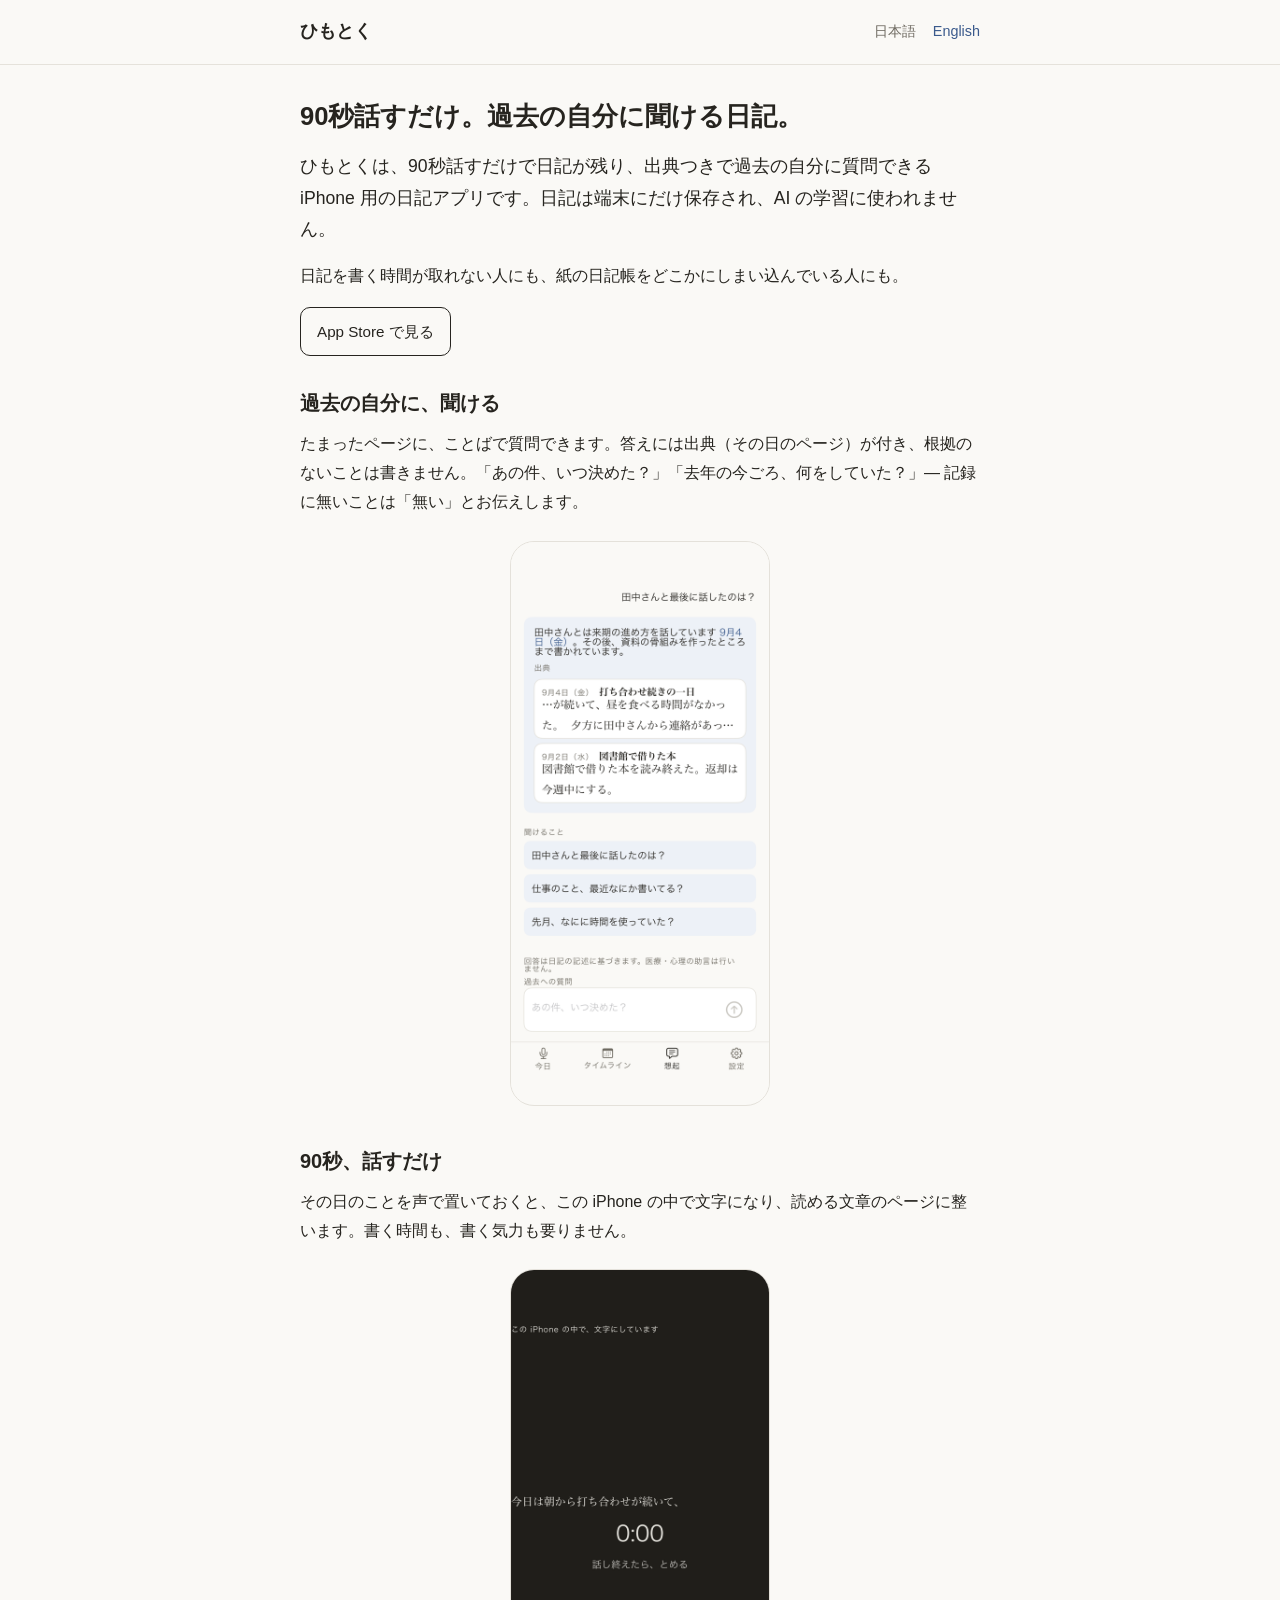
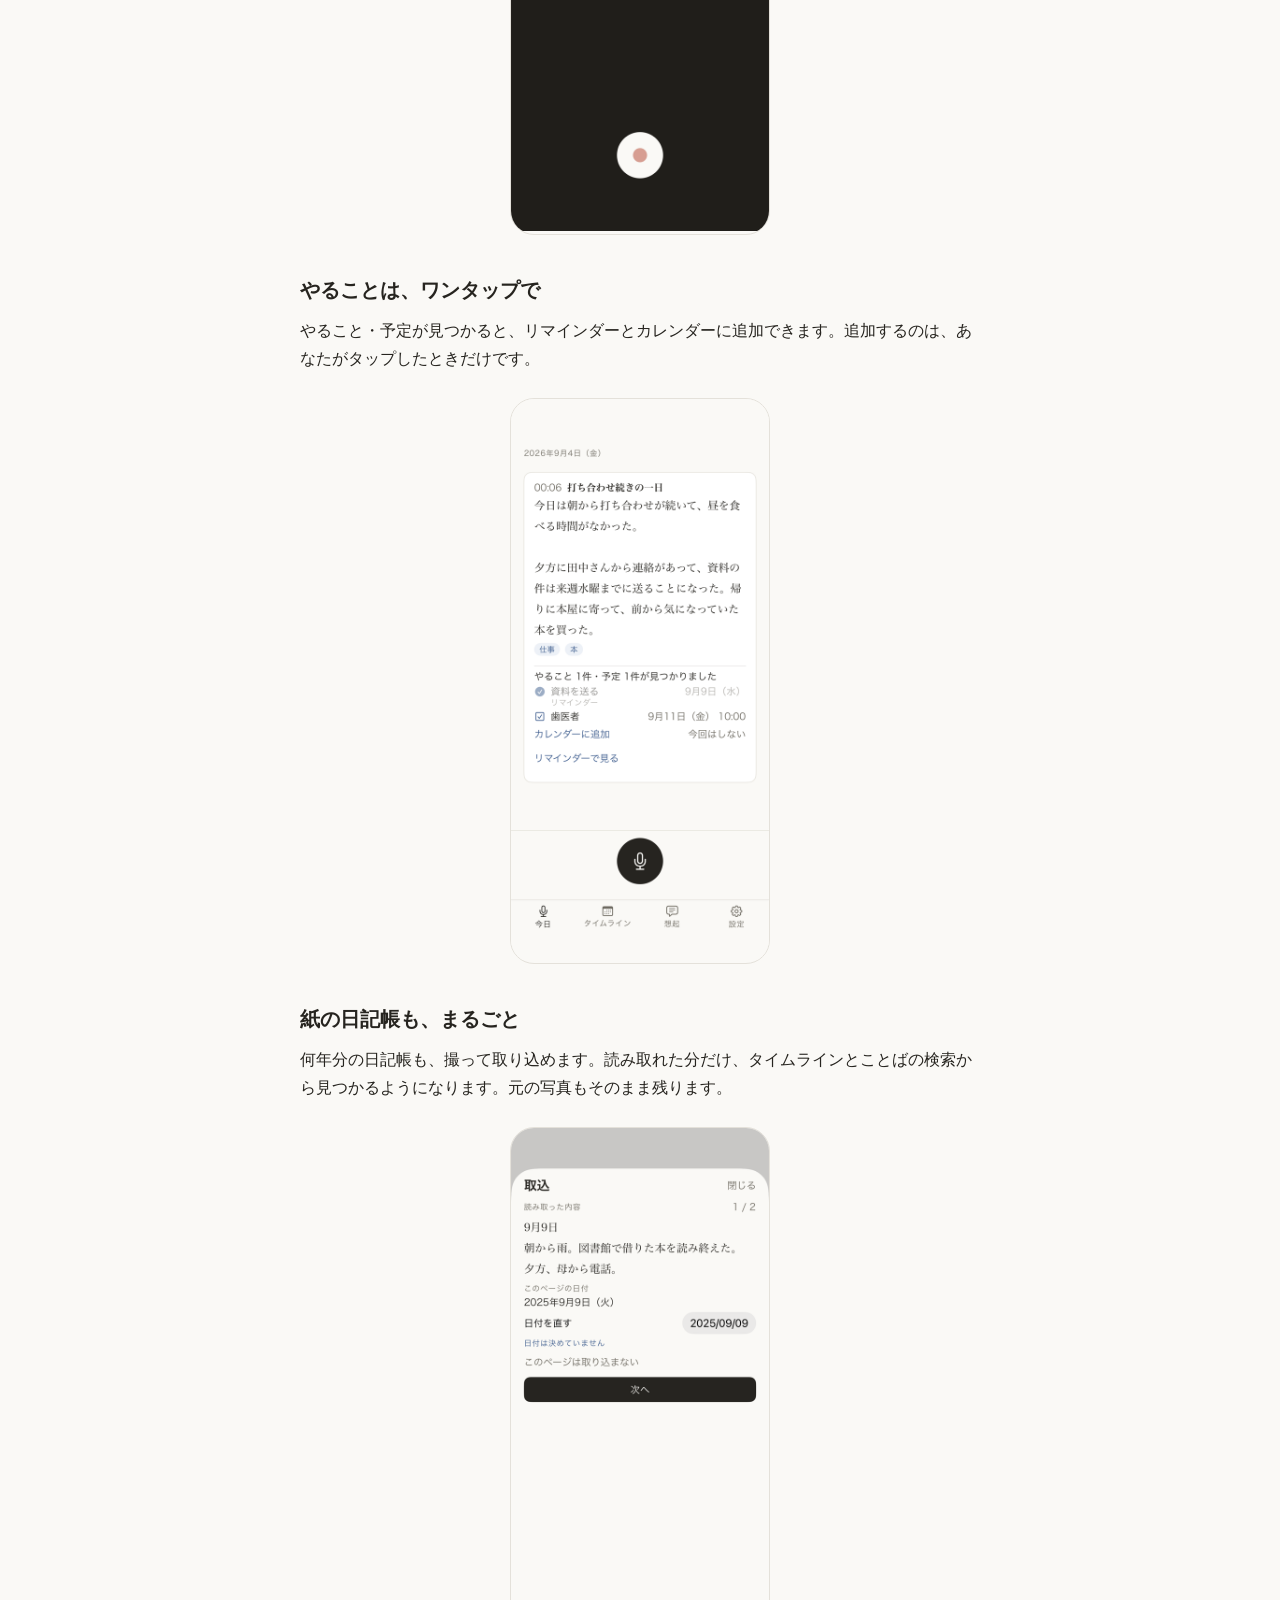
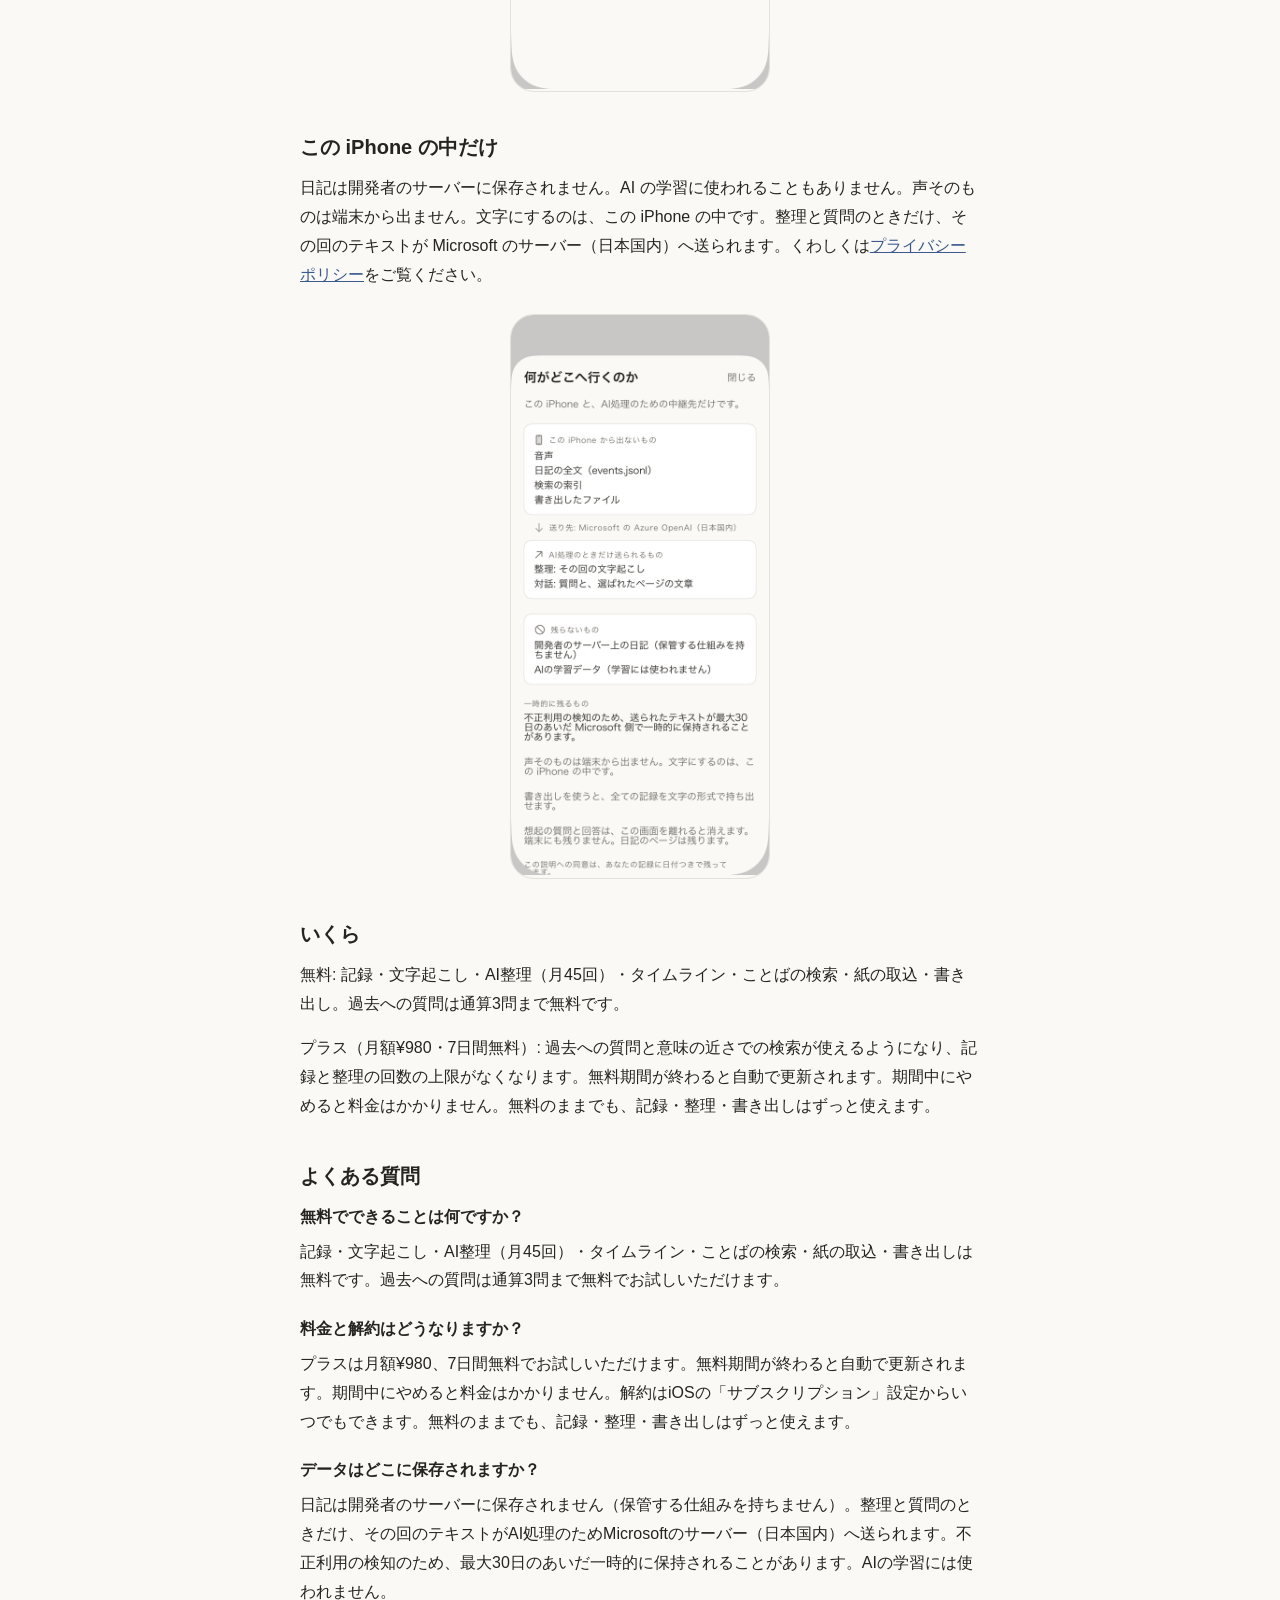
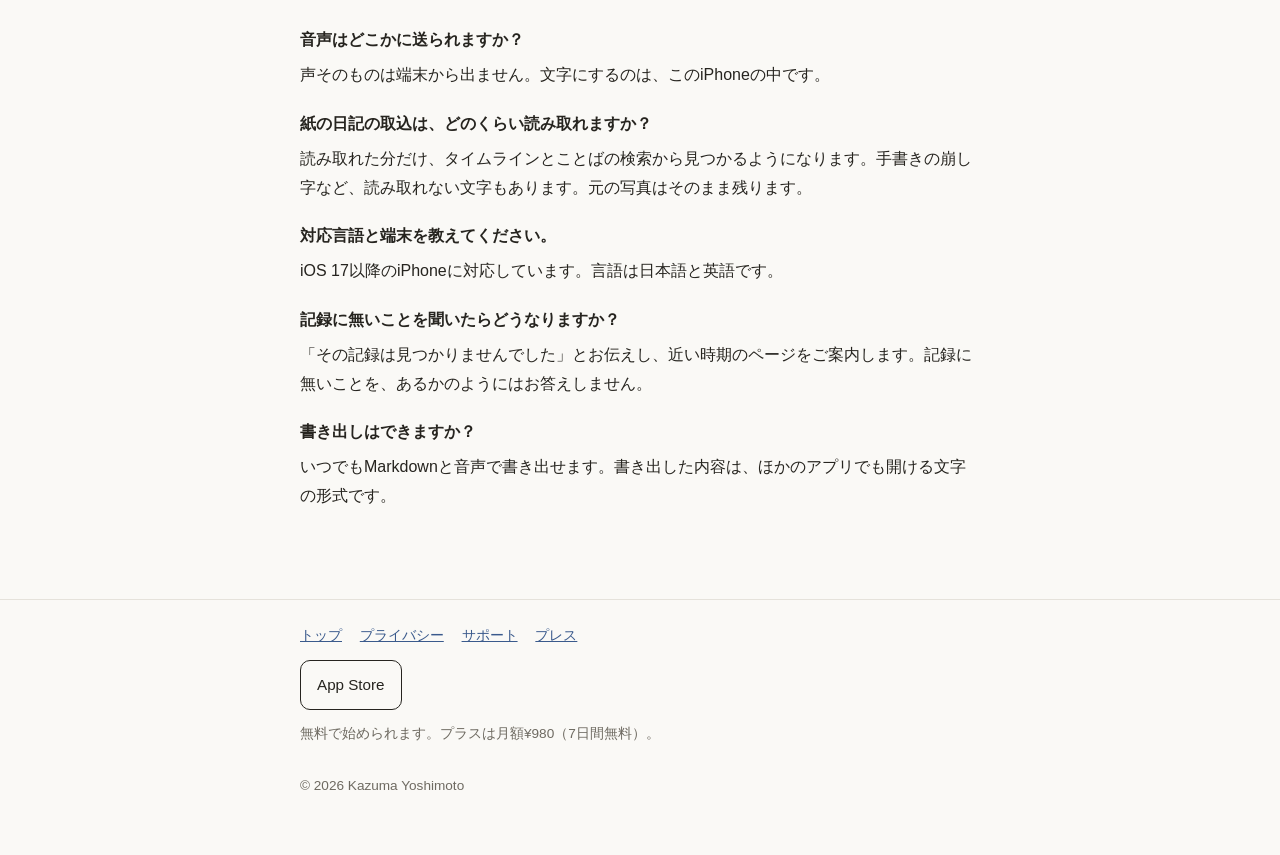
==== index.html @ 7afaf914 "site: 2026-09-06 from voice-diary/site" ====
<!doctype html>
<html lang="ja">
<head>
<meta charset="utf-8">
<meta name="viewport" content="width=device-width, initial-scale=1">
<title>ひもとく - 話す日記・紙の日記も取り込める</title>
<meta name="description" content="90秒話すだけで日記が残り、出典つきで過去の自分に質問できるiPhone用の日記アプリ「ひもとく」。日記はこのiPhoneにだけ保存されます。">
<link rel="canonical" href="https://yoshimotokzm.github.io/himotoku/">
<link rel="alternate" hreflang="ja" href="https://yoshimotokzm.github.io/himotoku/">
<link rel="alternate" hreflang="en" href="https://yoshimotokzm.github.io/himotoku/en/">
<link rel="alternate" hreflang="x-default" href="https://yoshimotokzm.github.io/himotoku/">
<meta property="og:type" content="website">
<meta property="og:title" content="ひもとく - 話す日記・紙の日記も取り込める">
<meta property="og:description" content="90秒話すだけで日記が残り、出典つきで過去の自分に質問できるiPhone用の日記アプリ。日記はこのiPhoneにだけ保存されます。">
<meta property="og:url" content="https://yoshimotokzm.github.io/himotoku/">
<meta property="og:image" content="https://yoshimotokzm.github.io/himotoku/assets/shot-1-chat-answer.png">
<meta property="og:locale" content="ja_JP">
<link rel="icon" href="assets/icon-512.png">
<link rel="stylesheet" href="assets/style.css">
</head>
<body>
<header class="site-header">
  <div class="wrap">
    <a class="brand" href="./">ひもとく</a>
    <nav class="lang-switch">
      <a href="./" class="current">日本語</a>
      <a href="en/">English</a>
    </nav>
  </div>
</header>

<main>
  <div class="wrap">
    <h1>90秒話すだけ。過去の自分に聞ける日記。</h1>
    <p class="lede">ひもとくは、90秒話すだけで日記が残り、出典つきで過去の自分に質問できる iPhone 用の日記アプリです。日記は端末にだけ保存され、AI の学習に使われません。</p>
    <p>日記を書く時間が取れない人にも、紙の日記帳をどこかにしまい込んでいる人にも。</p>
    <div class="badge-row">
      <a class="store-badge" href="https://apps.apple.com/jp/app/id6807689858">App Store で見る</a>
    </div>

    <section id="ask">
      <h2>過去の自分に、聞ける</h2>
      <p>たまったページに、ことばで質問できます。答えには出典（その日のページ）が付き、根拠のないことは書きません。「あの件、いつ決めた？」「去年の今ごろ、何をしていた？」— 記録に無いことは「無い」とお伝えします。</p>
      <figure class="shot">
        <img src="assets/shot-1-chat-answer.png" alt="過去の自分に、聞ける" loading="lazy">
      </figure>
    </section>

    <section id="talk">
      <h2>90秒、話すだけ</h2>
      <p>その日のことを声で置いておくと、この iPhone の中で文字になり、読める文章のページに整います。書く時間も、書く気力も要りません。</p>
      <figure class="shot">
        <img src="assets/shot-2-recording.png" alt="90秒、話すだけ" loading="lazy">
      </figure>
    </section>

    <section id="todo">
      <h2>やることは、ワンタップで</h2>
      <p>やること・予定が見つかると、リマインダーとカレンダーに追加できます。追加するのは、あなたがタップしたときだけです。</p>
      <figure class="shot">
        <img src="assets/shot-3-registered.png" alt="やることは、ワンタップで" loading="lazy">
      </figure>
    </section>

    <section id="paper">
      <h2>紙の日記帳も、まるごと</h2>
      <p>何年分の日記帳も、撮って取り込めます。読み取れた分だけ、タイムラインとことばの検索から見つかるようになります。元の写真もそのまま残ります。</p>
      <figure class="shot">
        <img src="assets/shot-4-capture.png" alt="紙の日記帳も、まるごと" loading="lazy">
      </figure>
    </section>

    <section id="privacy">
      <h2>この iPhone の中だけ</h2>
      <p>日記は開発者のサーバーに保存されません。AI の学習に使われることもありません。声そのものは端末から出ません。文字にするのは、この iPhone の中です。整理と質問のときだけ、その回のテキストが Microsoft のサーバー（日本国内）へ送られます。くわしくは<a href="privacy/">プライバシーポリシー</a>をご覧ください。</p>
      <figure class="shot">
        <img src="assets/shot-5-privacy.png" alt="この iPhone の中だけ" loading="lazy">
      </figure>
    </section>

    <section id="pricing">
      <h2>いくら</h2>
      <p>無料: 記録・文字起こし・AI整理（月45回）・タイムライン・ことばの検索・紙の取込・書き出し。過去への質問は通算3問まで無料です。</p>
      <p>プラス（月額¥980・7日間無料）: 過去への質問と意味の近さでの検索が使えるようになり、記録と整理の回数の上限がなくなります。無料期間が終わると自動で更新されます。期間中にやめると料金はかかりません。無料のままでも、記録・整理・書き出しはずっと使えます。</p>
    </section>

    <section id="faq">
      <h2>よくある質問</h2>

      <div class="faq-item">
        <p class="faq-q">無料でできることは何ですか？</p>
        <p class="faq-a">記録・文字起こし・AI整理（月45回）・タイムライン・ことばの検索・紙の取込・書き出しは無料です。過去への質問は通算3問まで無料でお試しいただけます。</p>
      </div>

      <div class="faq-item">
        <p class="faq-q">料金と解約はどうなりますか？</p>
        <p class="faq-a">プラスは月額¥980、7日間無料でお試しいただけます。無料期間が終わると自動で更新されます。期間中にやめると料金はかかりません。解約はiOSの「サブスクリプション」設定からいつでもできます。無料のままでも、記録・整理・書き出しはずっと使えます。</p>
      </div>

      <div class="faq-item">
        <p class="faq-q">データはどこに保存されますか？</p>
        <p class="faq-a">日記は開発者のサーバーに保存されません（保管する仕組みを持ちません）。整理と質問のときだけ、その回のテキストがAI処理のためMicrosoftのサーバー（日本国内）へ送られます。不正利用の検知のため、最大30日のあいだ一時的に保持されることがあります。AIの学習には使われません。</p>
      </div>

      <div class="faq-item">
        <p class="faq-q">音声はどこかに送られますか？</p>
        <p class="faq-a">声そのものは端末から出ません。文字にするのは、このiPhoneの中です。</p>
      </div>

      <div class="faq-item">
        <p class="faq-q">紙の日記の取込は、どのくらい読み取れますか？</p>
        <p class="faq-a">読み取れた分だけ、タイムラインとことばの検索から見つかるようになります。手書きの崩し字など、読み取れない文字もあります。元の写真はそのまま残ります。</p>
      </div>

      <div class="faq-item">
        <p class="faq-q">対応言語と端末を教えてください。</p>
        <p class="faq-a">iOS 17以降のiPhoneに対応しています。言語は日本語と英語です。</p>
      </div>

      <div class="faq-item">
        <p class="faq-q">記録に無いことを聞いたらどうなりますか？</p>
        <p class="faq-a">「その記録は見つかりませんでした」とお伝えし、近い時期のページをご案内します。記録に無いことを、あるかのようにはお答えしません。</p>
      </div>

      <div class="faq-item">
        <p class="faq-q">書き出しはできますか？</p>
        <p class="faq-a">いつでもMarkdownと音声で書き出せます。書き出した内容は、ほかのアプリでも開ける文字の形式です。</p>
      </div>
    </section>
  </div>
</main>

<footer class="site-footer">
  <div class="wrap">
    <nav>
      <a href="./">トップ</a>
      <a href="privacy/">プライバシー</a>
      <a href="support/">サポート</a>
      <a href="press/">プレス</a>
    </nav>
    <div class="badge-row">
      <a class="store-badge" href="https://apps.apple.com/jp/app/id6807689858">App Store</a>
    </div>
    <p class="disclaimer">無料で始められます。プラスは月額¥980（7日間無料）。</p>
    <p>&copy; 2026 Kazuma Yoshimoto</p>
  </div>
</footer>

<script type="application/ld+json">
{
  "@context": "https://schema.org",
  "@type": "SoftwareApplication",
  "name": "ひもとく",
  "alternateName": "Himotoku",
  "operatingSystem": "iOS",
  "applicationCategory": "LifestyleApplication",
  "description": "ひもとくは、90秒話すだけで日記が残り、出典つきで過去の自分に質問できる iPhone 用の日記アプリです。日記は端末にだけ保存され、AI の学習に使われません。",
  "inLanguage": ["ja", "en"],
  "url": "https://yoshimotokzm.github.io/himotoku/",
  "image": "https://yoshimotokzm.github.io/himotoku/assets/shot-1-chat-answer.png",
  "offers": [
    {
      "@type": "Offer",
      "price": "0",
      "priceCurrency": "JPY",
      "description": "無料（記録・文字起こし・AI整理・タイムライン・検索・紙の取込・書き出し。過去への質問は3問まで無料）"
    },
    {
      "@type": "Offer",
      "priceSpecification": {
        "@type": "UnitPriceSpecification",
        "price": "980",
        "priceCurrency": "JPY",
        "unitText": "MONTH"
      },
      "description": "プラス（月額・7日間無料トライアル）"
    },
    {
      "@type": "Offer",
      "priceSpecification": {
        "@type": "UnitPriceSpecification",
        "price": "6.99",
        "priceCurrency": "USD",
        "unitText": "MONTH"
      },
      "description": "Plus (Monthly, US price, 7-day free trial)"
    }
  ]
}
</script>
<script type="application/ld+json">
{
  "@context": "https://schema.org",
  "@type": "FAQPage",
  "mainEntity": [
    {
      "@type": "Question",
      "name": "無料でできることは何ですか？",
      "acceptedAnswer": { "@type": "Answer", "text": "記録・文字起こし・AI整理（月45回）・タイムライン・ことばの検索・紙の取込・書き出しは無料です。過去への質問は通算3問まで無料でお試しいただけます。" }
    },
    {
      "@type": "Question",
      "name": "料金と解約はどうなりますか？",
      "acceptedAnswer": { "@type": "Answer", "text": "プラスは月額¥980、7日間無料でお試しいただけます。無料期間が終わると自動で更新されます。期間中にやめると料金はかかりません。解約はiOSの「サブスクリプション」設定からいつでもできます。無料のままでも、記録・整理・書き出しはずっと使えます。" }
    },
    {
      "@type": "Question",
      "name": "データはどこに保存されますか？",
      "acceptedAnswer": { "@type": "Answer", "text": "日記は開発者のサーバーに保存されません（保管する仕組みを持ちません）。整理と質問のときだけ、その回のテキストがAI処理のためMicrosoftのサーバー（日本国内）へ送られます。不正利用の検知のため、最大30日のあいだ一時的に保持されることがあります。AIの学習には使われません。" }
    },
    {
      "@type": "Question",
      "name": "音声はどこかに送られますか？",
      "acceptedAnswer": { "@type": "Answer", "text": "声そのものは端末から出ません。文字にするのは、このiPhoneの中です。" }
    },
    {
      "@type": "Question",
      "name": "紙の日記の取込は、どのくらい読み取れますか？",
      "acceptedAnswer": { "@type": "Answer", "text": "読み取れた分だけ、タイムラインとことばの検索から見つかるようになります。手書きの崩し字など、読み取れない文字もあります。元の写真はそのまま残ります。" }
    },
    {
      "@type": "Question",
      "name": "対応言語と端末を教えてください。",
      "acceptedAnswer": { "@type": "Answer", "text": "iOS 17以降のiPhoneに対応しています。言語は日本語と英語です。" }
    },
    {
      "@type": "Question",
      "name": "記録に無いことを聞いたらどうなりますか？",
      "acceptedAnswer": { "@type": "Answer", "text": "「その記録は見つかりませんでした」とお伝えし、近い時期のページをご案内します。記録に無いことを、あるかのようにはお答えしません。" }
    },
    {
      "@type": "Question",
      "name": "書き出しはできますか？",
      "acceptedAnswer": { "@type": "Answer", "text": "いつでもMarkdownと音声で書き出せます。書き出した内容は、ほかのアプリでも開ける文字の形式です。" }
    }
  ]
}
</script>
</body>
</html>
---- assets/style.css ----
/* ひもとく 公式サイト — 共通スタイル
   デザイントークンは docs/04_UIUX設計.md §1 に準拠。新しい色は追加しない。 */

:root {
  --paper: #FAF9F6;
  --paper-elevated: #FFFFFF;
  --ink: #26241F;
  --ink-secondary: #6E6A61;
  --ink-faint: #9B968C;
  --indigo: #3A5A8C;
  --indigo-wash: #EDF1F7;
  --hairline: #E5E2DB;
  --line: #E4E1DA;
}

@media (prefers-color-scheme: dark) {
  :root {
    --paper: #17181A;
    --paper-elevated: #1F2023;
    --ink: #E8E6E1;
    --ink-secondary: #A6A29A;
    --ink-faint: #6B6862;
    --indigo: #8FA9D6;
    --indigo-wash: #232A36;
    --hairline: #2C2D30;
    --line: #2C2D30;
  }
}

* { box-sizing: border-box; }

html, body {
  margin: 0;
  padding: 0;
  background: var(--paper);
  color: var(--ink);
}

body {
  font-family: -apple-system, "Hiragino Sans", "Noto Sans JP", sans-serif;
  line-height: 1.8;
  font-size: 16px;
  -webkit-font-smoothing: antialiased;
}

a { color: var(--indigo); }
a:visited { color: var(--indigo); }

img { max-width: 100%; height: auto; display: block; }

.wrap {
  max-width: 720px;
  margin: 0 auto;
  padding: 0 20px;
}

header.site-header {
  border-bottom: 1px solid var(--hairline);
  padding: 16px 0;
}

header.site-header .wrap {
  display: flex;
  align-items: center;
  justify-content: space-between;
  flex-wrap: wrap;
  gap: 8px;
}

.brand {
  font-weight: 600;
  font-size: 1.1rem;
  color: var(--ink);
  text-decoration: none;
}

.lang-switch a {
  margin-left: 12px;
  font-size: 0.9rem;
  text-decoration: none;
}

.lang-switch a.current {
  color: var(--ink-secondary);
  pointer-events: none;
}

main {
  padding: 32px 0 48px;
}

section {
  margin-bottom: 40px;
}

h1 {
  font-size: 1.6rem;
  line-height: 1.5;
  margin: 0 0 16px;
}

h2 {
  font-size: 1.25rem;
  line-height: 1.5;
  margin: 32px 0 12px;
  padding-top: 8px;
  border-top: 1px solid var(--hairline);
}

section:first-of-type h2:first-child,
h2:first-child {
  border-top: none;
  padding-top: 0;
}

h3 {
  font-size: 1.05rem;
  margin: 20px 0 8px;
}

p { margin: 0 0 16px; }

ul, ol { padding-left: 1.3em; }
li { margin-bottom: 8px; }

.lede {
  font-size: 1.1rem;
  color: var(--ink);
}

.tagline {
  color: var(--ink-secondary);
  font-size: 0.95rem;
}

.card {
  background: var(--indigo-wash);
  border-radius: 12px;
  padding: 20px;
  margin: 16px 0;
}

.shot {
  max-width: 260px;
  margin: 1.5rem auto;
  border-radius: 24px;
  overflow: hidden;
  border: 1px solid var(--line);
  aspect-ratio: 1206 / 2622;
}

.shot img {
  display: block;
  width: 100%;
  height: auto;
}

.press-shots {
  display: grid;
  grid-template-columns: repeat(auto-fill, minmax(140px, 1fr));
  gap: 1rem;
}

.press-shots .shot {
  margin: 0;
}

figure { margin: 0; }
figcaption {
  font-size: 0.85rem;
  color: var(--ink-secondary);
  margin-top: 8px;
}

table {
  width: 100%;
  border-collapse: collapse;
  font-size: 0.92rem;
}

caption {
  text-align: left;
  font-size: 0.85rem;
  color: var(--ink-secondary);
  margin-bottom: 8px;
}

th, td {
  text-align: left;
  padding: 10px 8px;
  border-bottom: 1px solid var(--hairline);
  vertical-align: top;
}

th { color: var(--ink-secondary); font-weight: 600; }

.table-scroll {
  overflow-x: auto;
}

.badge-row {
  display: flex;
  align-items: center;
  gap: 12px;
  flex-wrap: wrap;
}

.store-badge {
  display: inline-block;
  padding: 10px 16px;
  border: 1px solid var(--ink);
  border-radius: 10px;
  text-decoration: none;
  color: var(--ink);
  font-size: 0.95rem;
}

.faq-item { margin-bottom: 20px; }
.faq-q { font-weight: 600; margin-bottom: 6px; }
.faq-a { color: var(--ink); }

.disclaimer {
  font-size: 0.85rem;
  color: var(--ink-secondary);
}

footer.site-footer {
  border-top: 1px solid var(--hairline);
  padding: 24px 0 40px;
  color: var(--ink-secondary);
  font-size: 0.85rem;
}

footer.site-footer .wrap {
  display: flex;
  flex-direction: column;
  gap: 12px;
}

footer.site-footer nav a {
  margin-right: 14px;
}

.press-fact {
  color: var(--ink-secondary);
  font-size: 0.9rem;
}

.demo-box {
  border: 1px dashed var(--ink-faint);
  border-radius: 12px;
  padding: 24px;
  text-align: center;
  color: var(--ink-secondary);
}
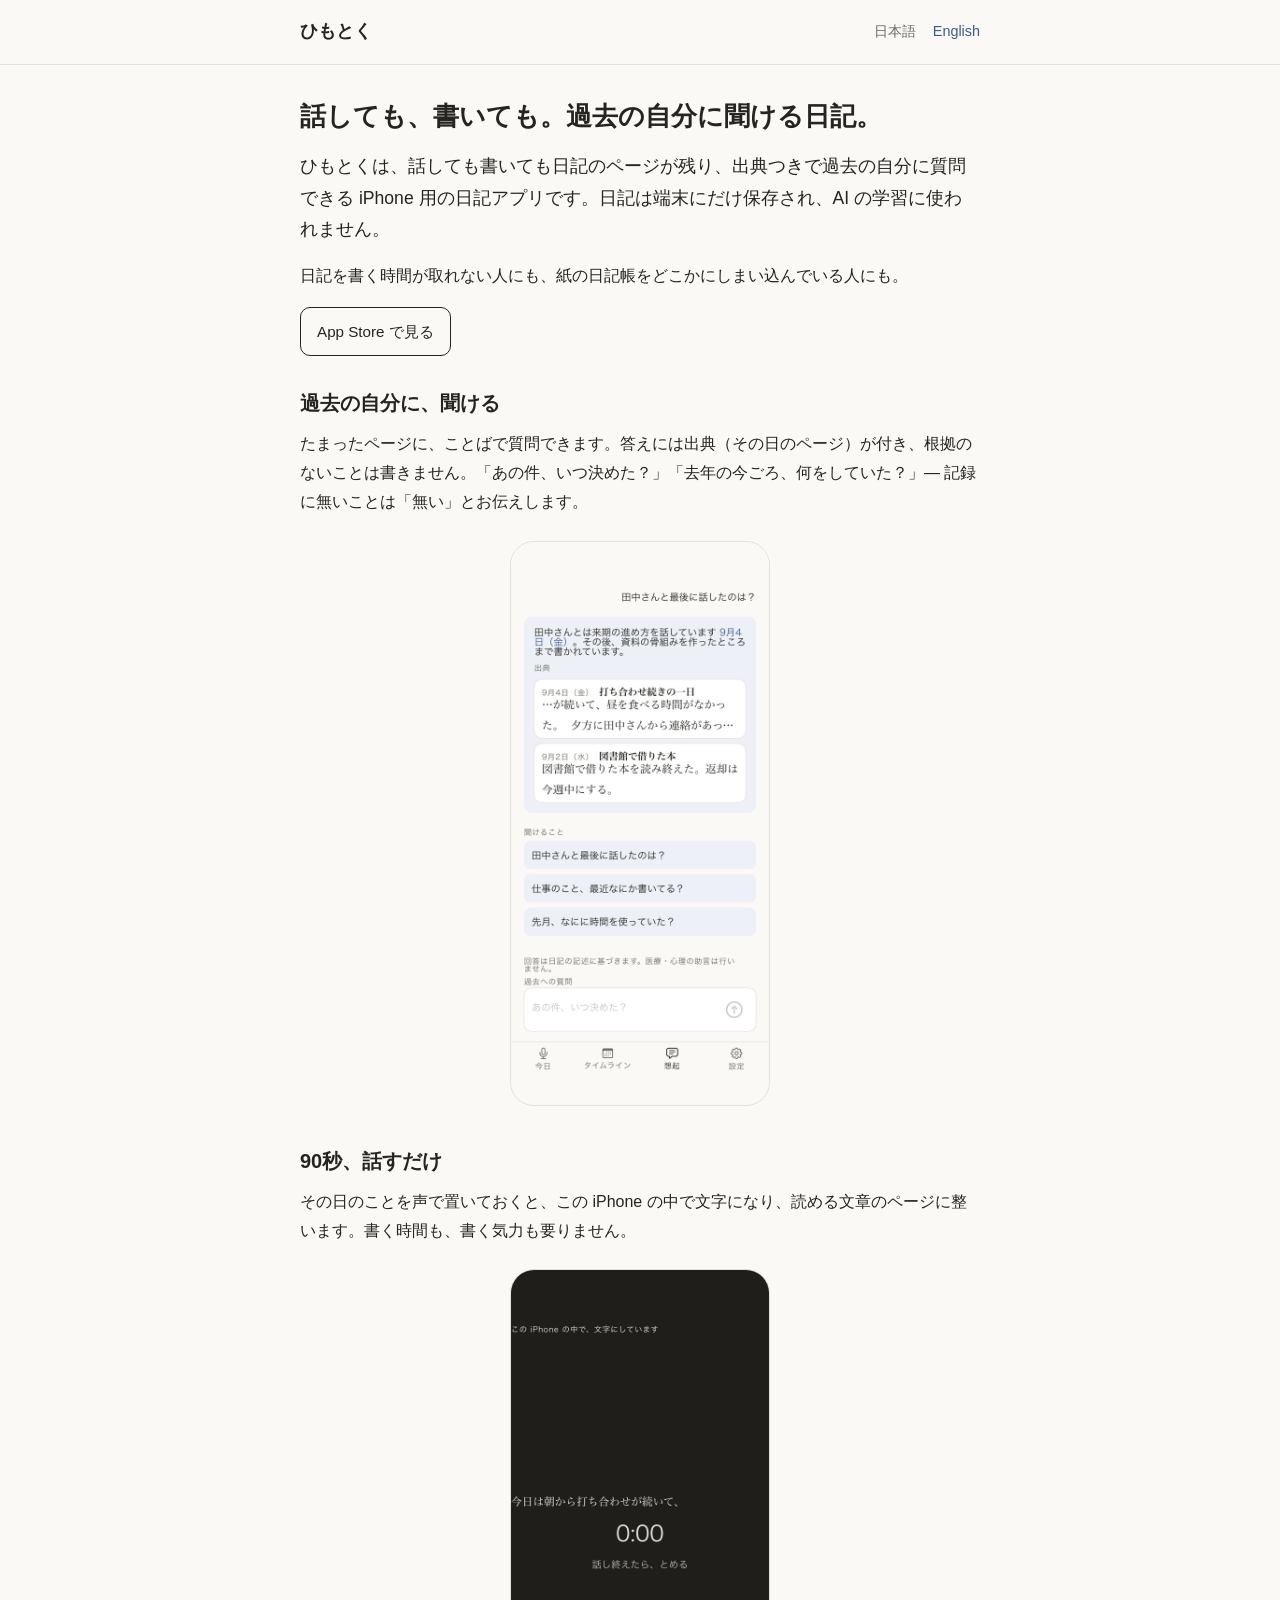
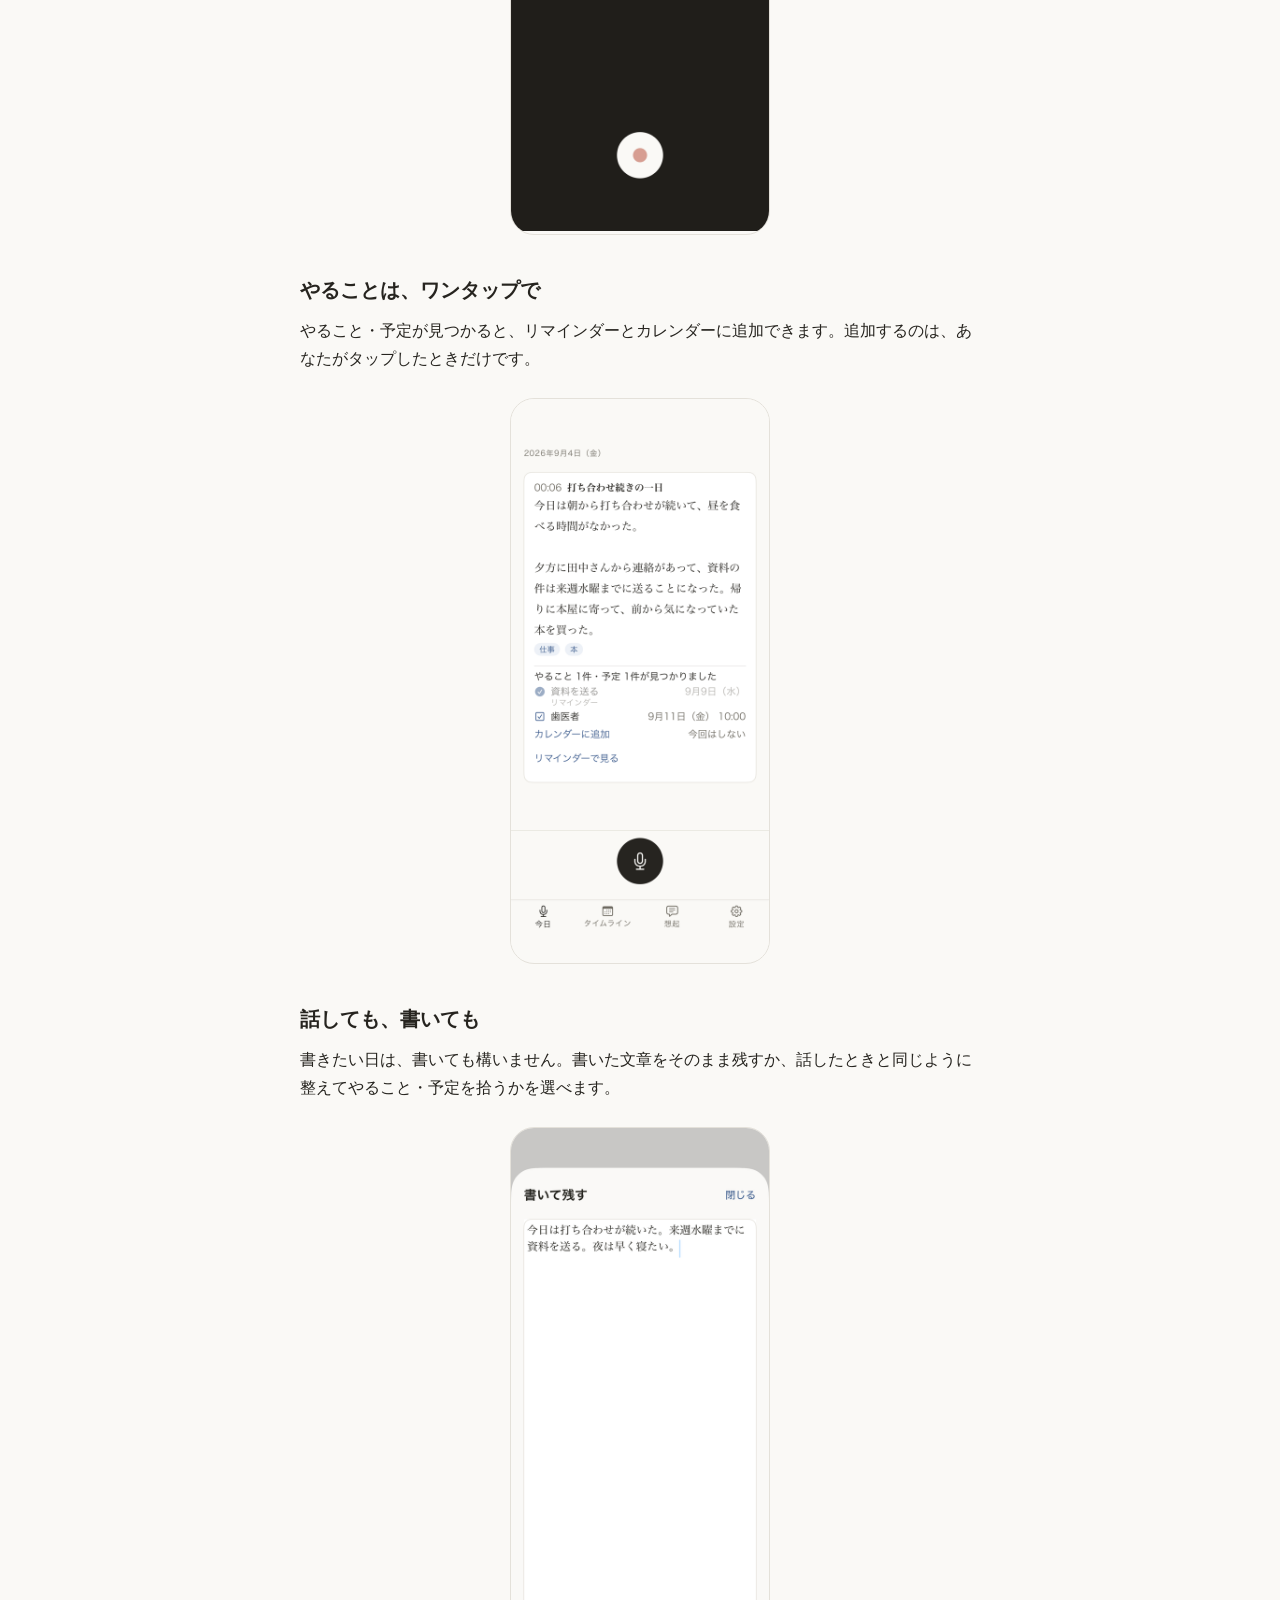
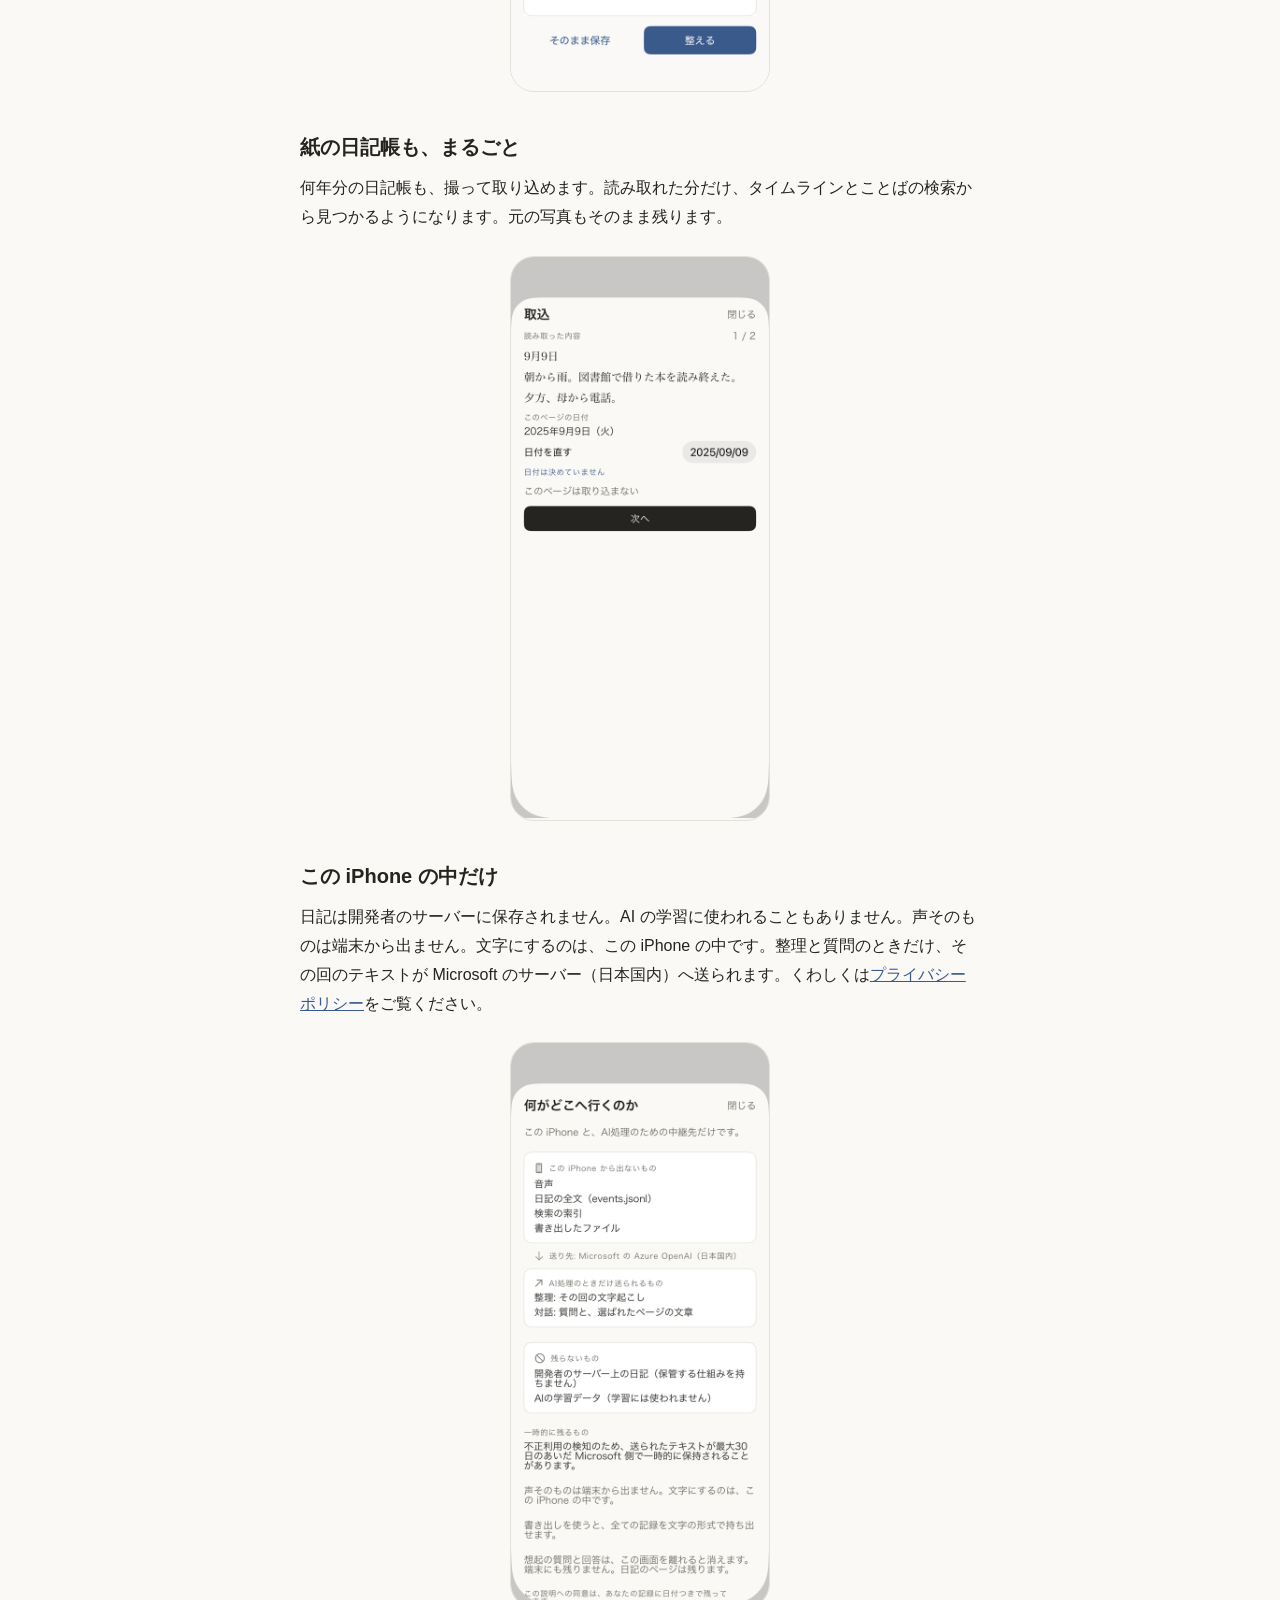
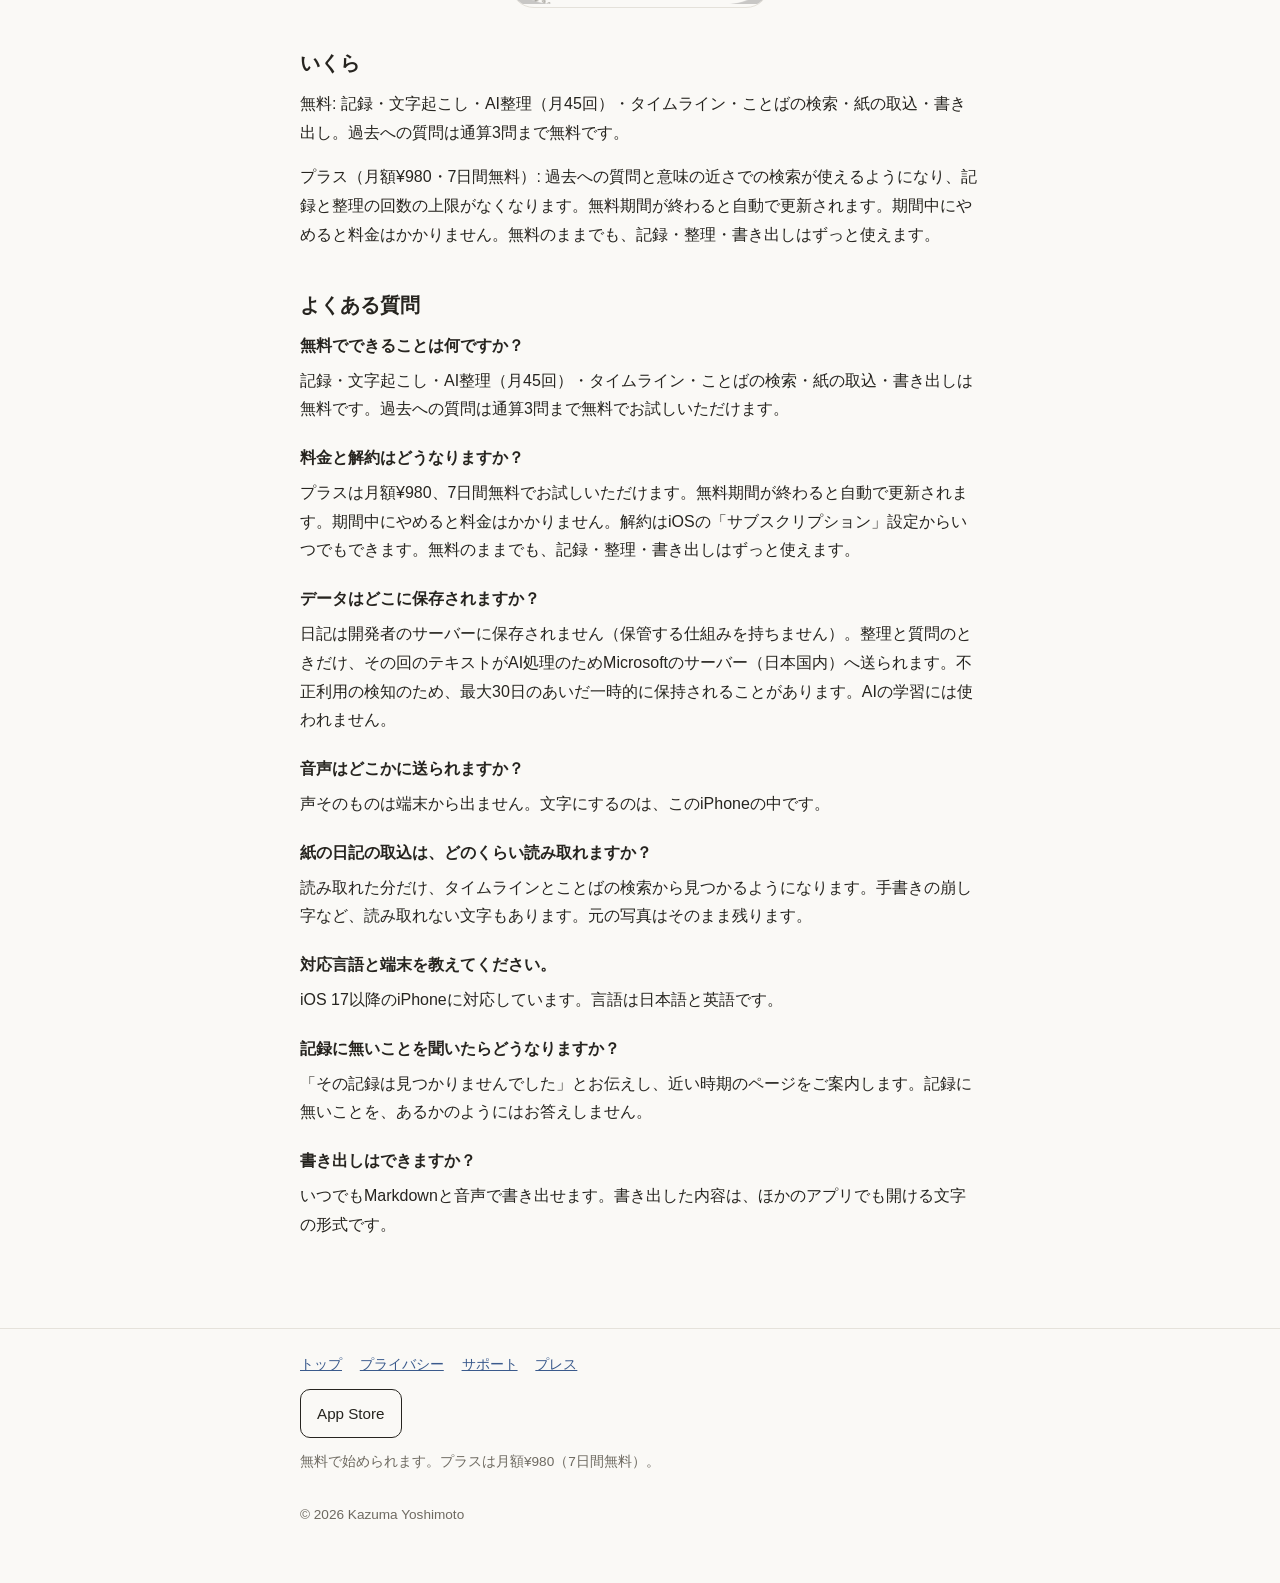
==== commit 9f72ecf2: "site: 2026-09-06 from voice-diary/site" ====
--- a/index.html
+++ b/index.html
@@ -3,15 +3,15 @@
 <head>
 <meta charset="utf-8">
 <meta name="viewport" content="width=device-width, initial-scale=1">
-<title>ひもとく - 話す日記・紙の日記も取り込める</title>
-<meta name="description" content="90秒話すだけで日記が残り、出典つきで過去の自分に質問できるiPhone用の日記アプリ「ひもとく」。日記はこのiPhoneにだけ保存されます。">
+<title>ひもとく - 話す日記・あなたの秘書</title>
+<meta name="description" content="話しても書いても日記のページが残り、出典つきで過去の自分に質問できるiPhone用の日記アプリ「ひもとく」。日記はこのiPhoneにだけ保存されます。">
 <link rel="canonical" href="https://yoshimotokzm.github.io/himotoku/">
 <link rel="alternate" hreflang="ja" href="https://yoshimotokzm.github.io/himotoku/">
 <link rel="alternate" hreflang="en" href="https://yoshimotokzm.github.io/himotoku/en/">
 <link rel="alternate" hreflang="x-default" href="https://yoshimotokzm.github.io/himotoku/">
 <meta property="og:type" content="website">
-<meta property="og:title" content="ひもとく - 話す日記・紙の日記も取り込める">
-<meta property="og:description" content="90秒話すだけで日記が残り、出典つきで過去の自分に質問できるiPhone用の日記アプリ。日記はこのiPhoneにだけ保存されます。">
+<meta property="og:title" content="ひもとく - 話す日記・あなたの秘書">
+<meta property="og:description" content="話しても書いても日記のページが残り、出典つきで過去の自分に質問できるiPhone用の日記アプリ。日記はこのiPhoneにだけ保存されます。">
 <meta property="og:url" content="https://yoshimotokzm.github.io/himotoku/">
 <meta property="og:image" content="https://yoshimotokzm.github.io/himotoku/assets/shot-1-chat-answer.png">
 <meta property="og:locale" content="ja_JP">
@@ -31,8 +31,8 @@
 
 <main>
   <div class="wrap">
-    <h1>90秒話すだけ。過去の自分に聞ける日記。</h1>
-    <p class="lede">ひもとくは、90秒話すだけで日記が残り、出典つきで過去の自分に質問できる iPhone 用の日記アプリです。日記は端末にだけ保存され、AI の学習に使われません。</p>
+    <h1>話しても、書いても。過去の自分に聞ける日記。</h1>
+    <p class="lede">ひもとくは、話しても書いても日記のページが残り、出典つきで過去の自分に質問できる iPhone 用の日記アプリです。日記は端末にだけ保存され、AI の学習に使われません。</p>
     <p>日記を書く時間が取れない人にも、紙の日記帳をどこかにしまい込んでいる人にも。</p>
     <div class="badge-row">
       <a class="store-badge" href="https://apps.apple.com/jp/app/id6807689858">App Store で見る</a>
@@ -59,6 +59,14 @@
       <p>やること・予定が見つかると、リマインダーとカレンダーに追加できます。追加するのは、あなたがタップしたときだけです。</p>
       <figure class="shot">
         <img src="assets/shot-3-registered.png" alt="やることは、ワンタップで" loading="lazy">
+      </figure>
+    </section>
+
+    <section id="write">
+      <h2>話しても、書いても</h2>
+      <p>書きたい日は、書いても構いません。書いた文章をそのまま残すか、話したときと同じように整えてやること・予定を拾うかを選べます。</p>
+      <figure class="shot">
+        <img src="assets/shot-4-text-entry.png" alt="話しても、書いても" loading="lazy">
       </figure>
     </section>
 
@@ -154,7 +162,7 @@
   "alternateName": "Himotoku",
   "operatingSystem": "iOS",
   "applicationCategory": "LifestyleApplication",
-  "description": "ひもとくは、90秒話すだけで日記が残り、出典つきで過去の自分に質問できる iPhone 用の日記アプリです。日記は端末にだけ保存され、AI の学習に使われません。",
+  "description": "ひもとくは、話しても書いても日記のページが残り、出典つきで過去の自分に質問できる iPhone 用の日記アプリです。日記は端末にだけ保存され、AI の学習に使われません。",
   "inLanguage": ["ja", "en"],
   "url": "https://yoshimotokzm.github.io/himotoku/",
   "image": "https://yoshimotokzm.github.io/himotoku/assets/shot-1-chat-answer.png",
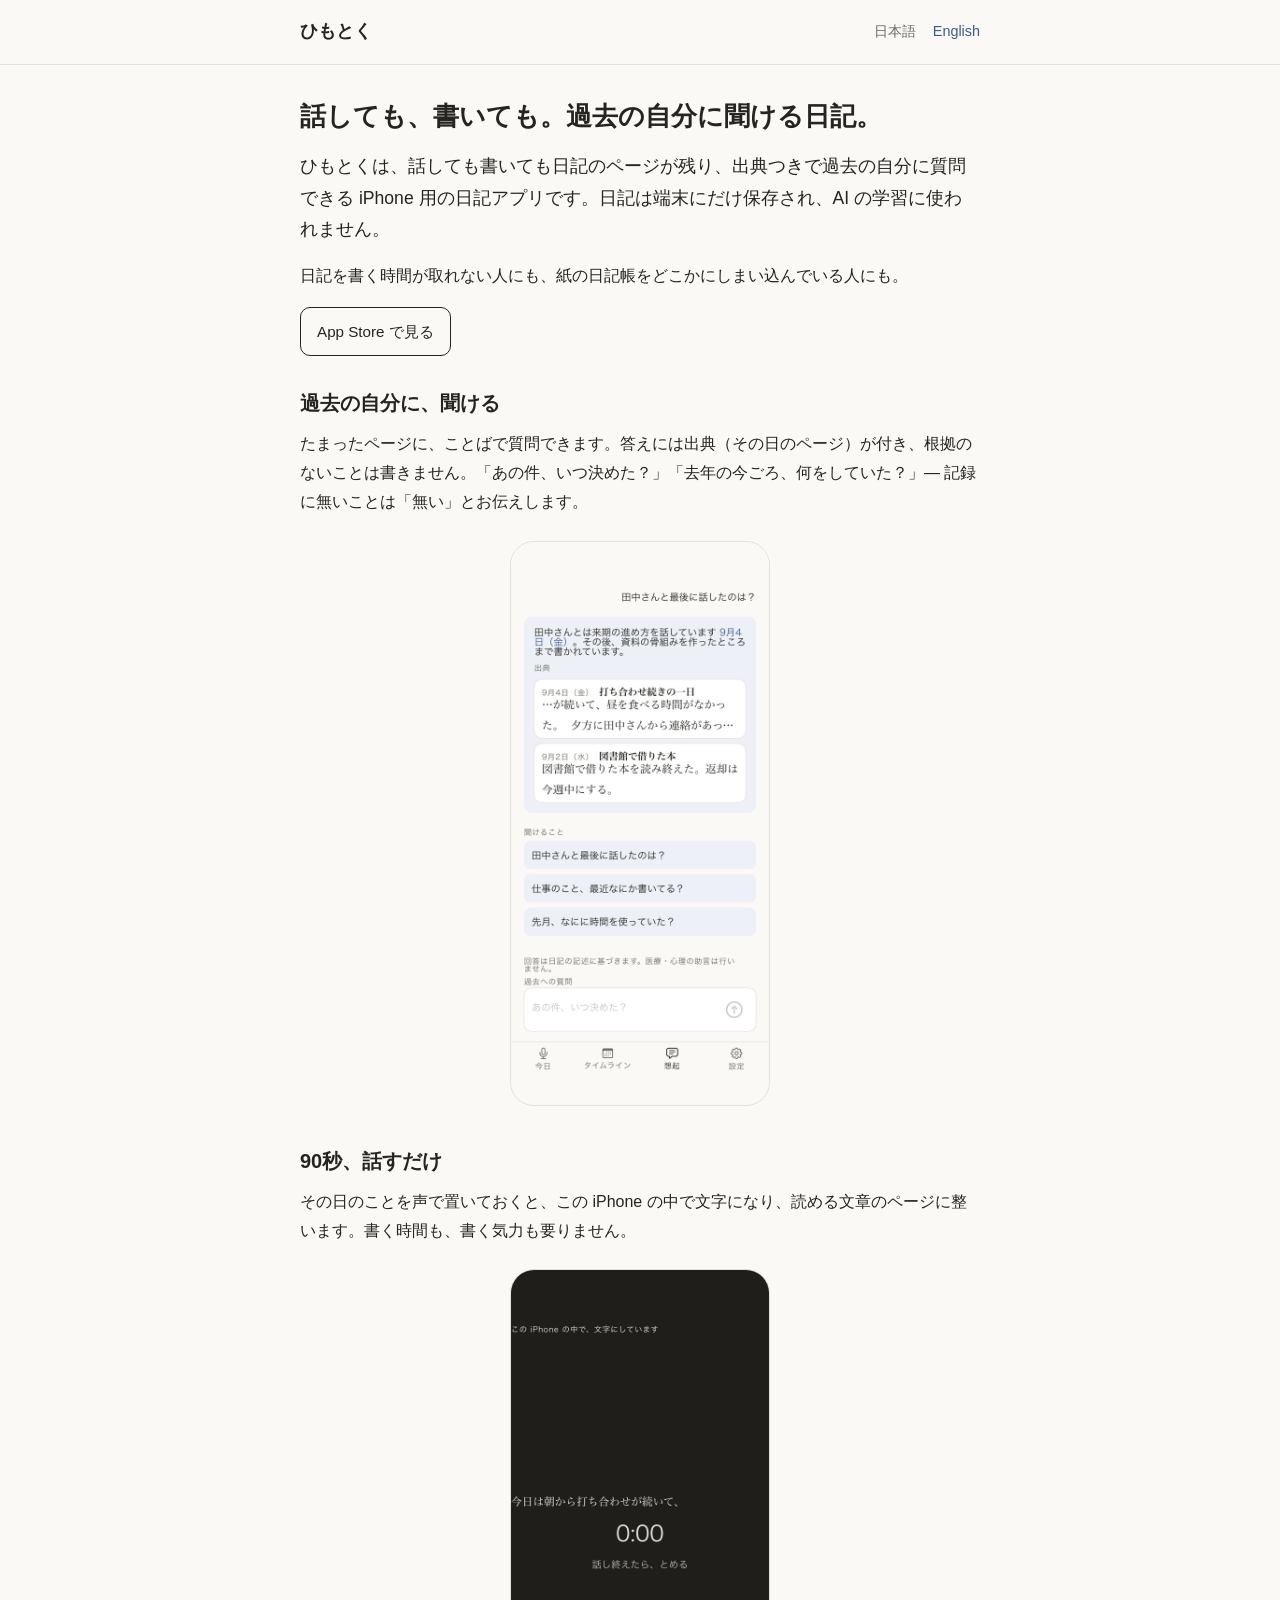
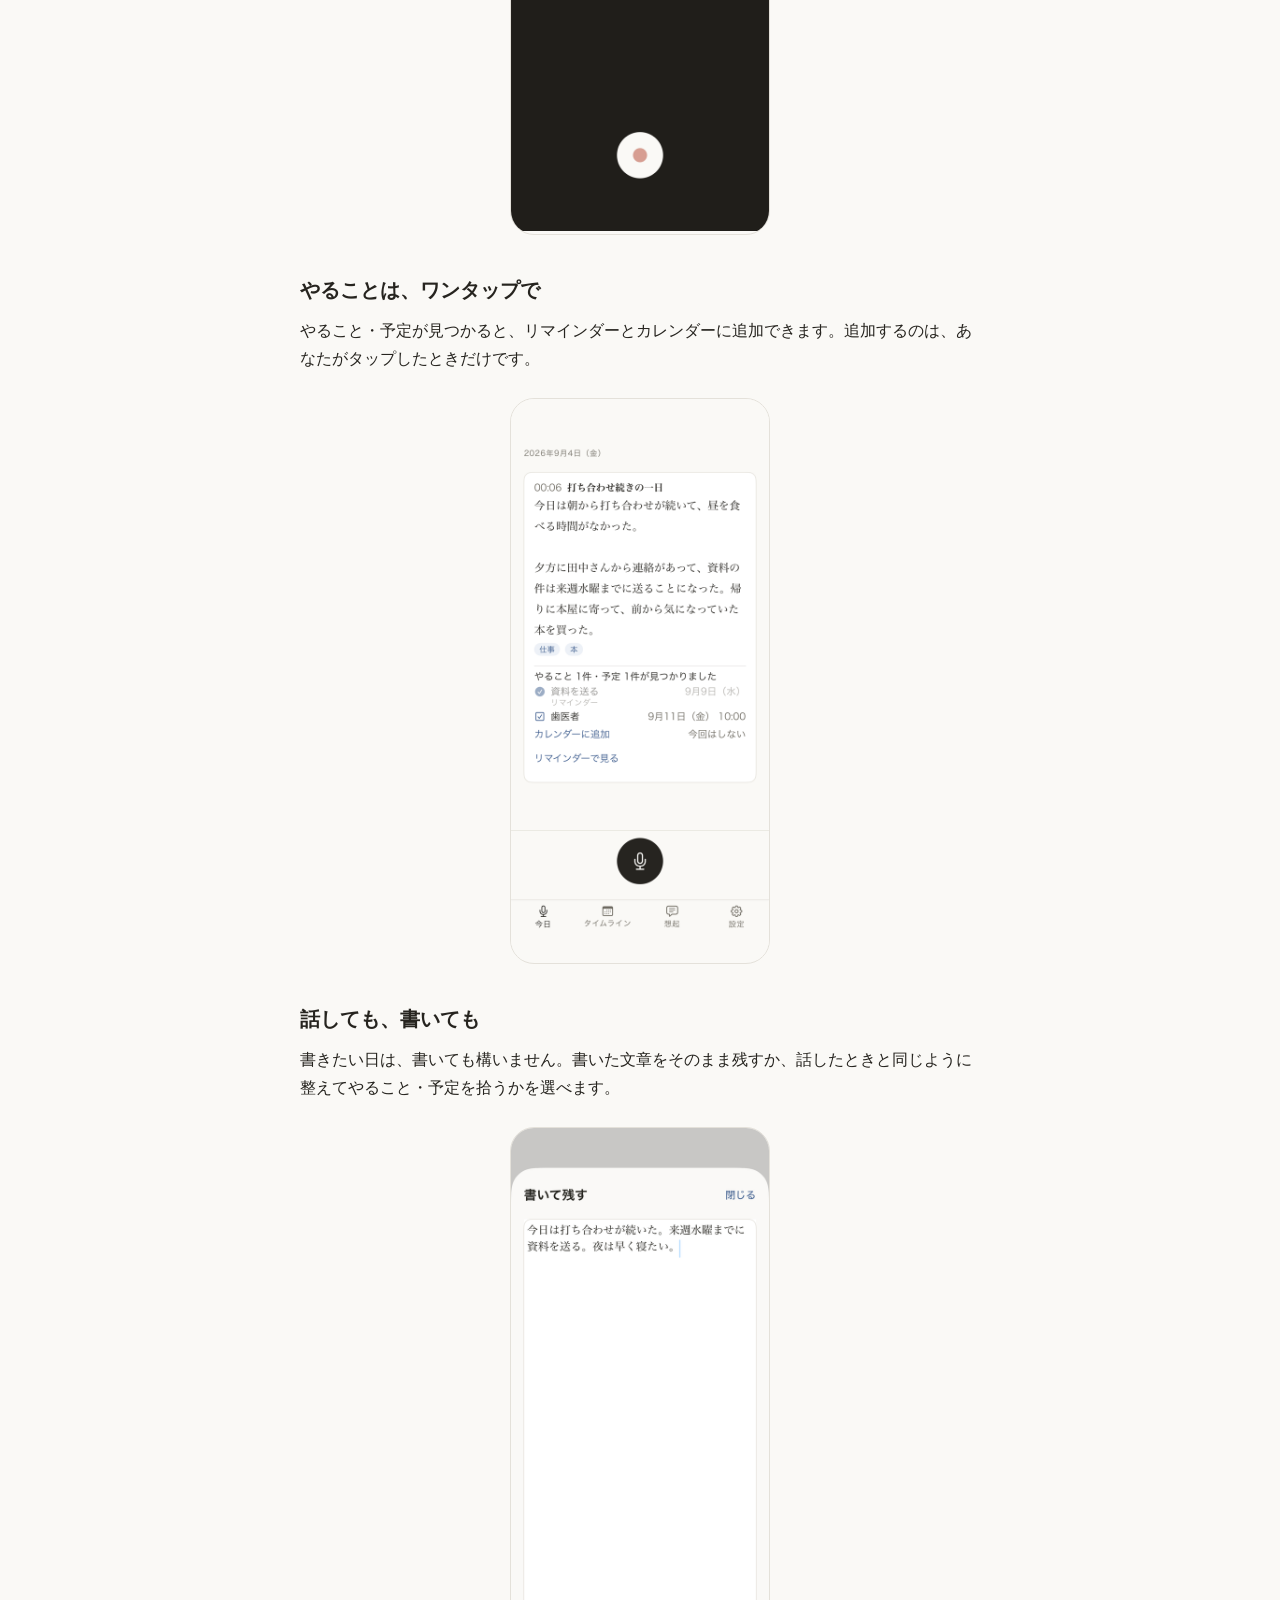
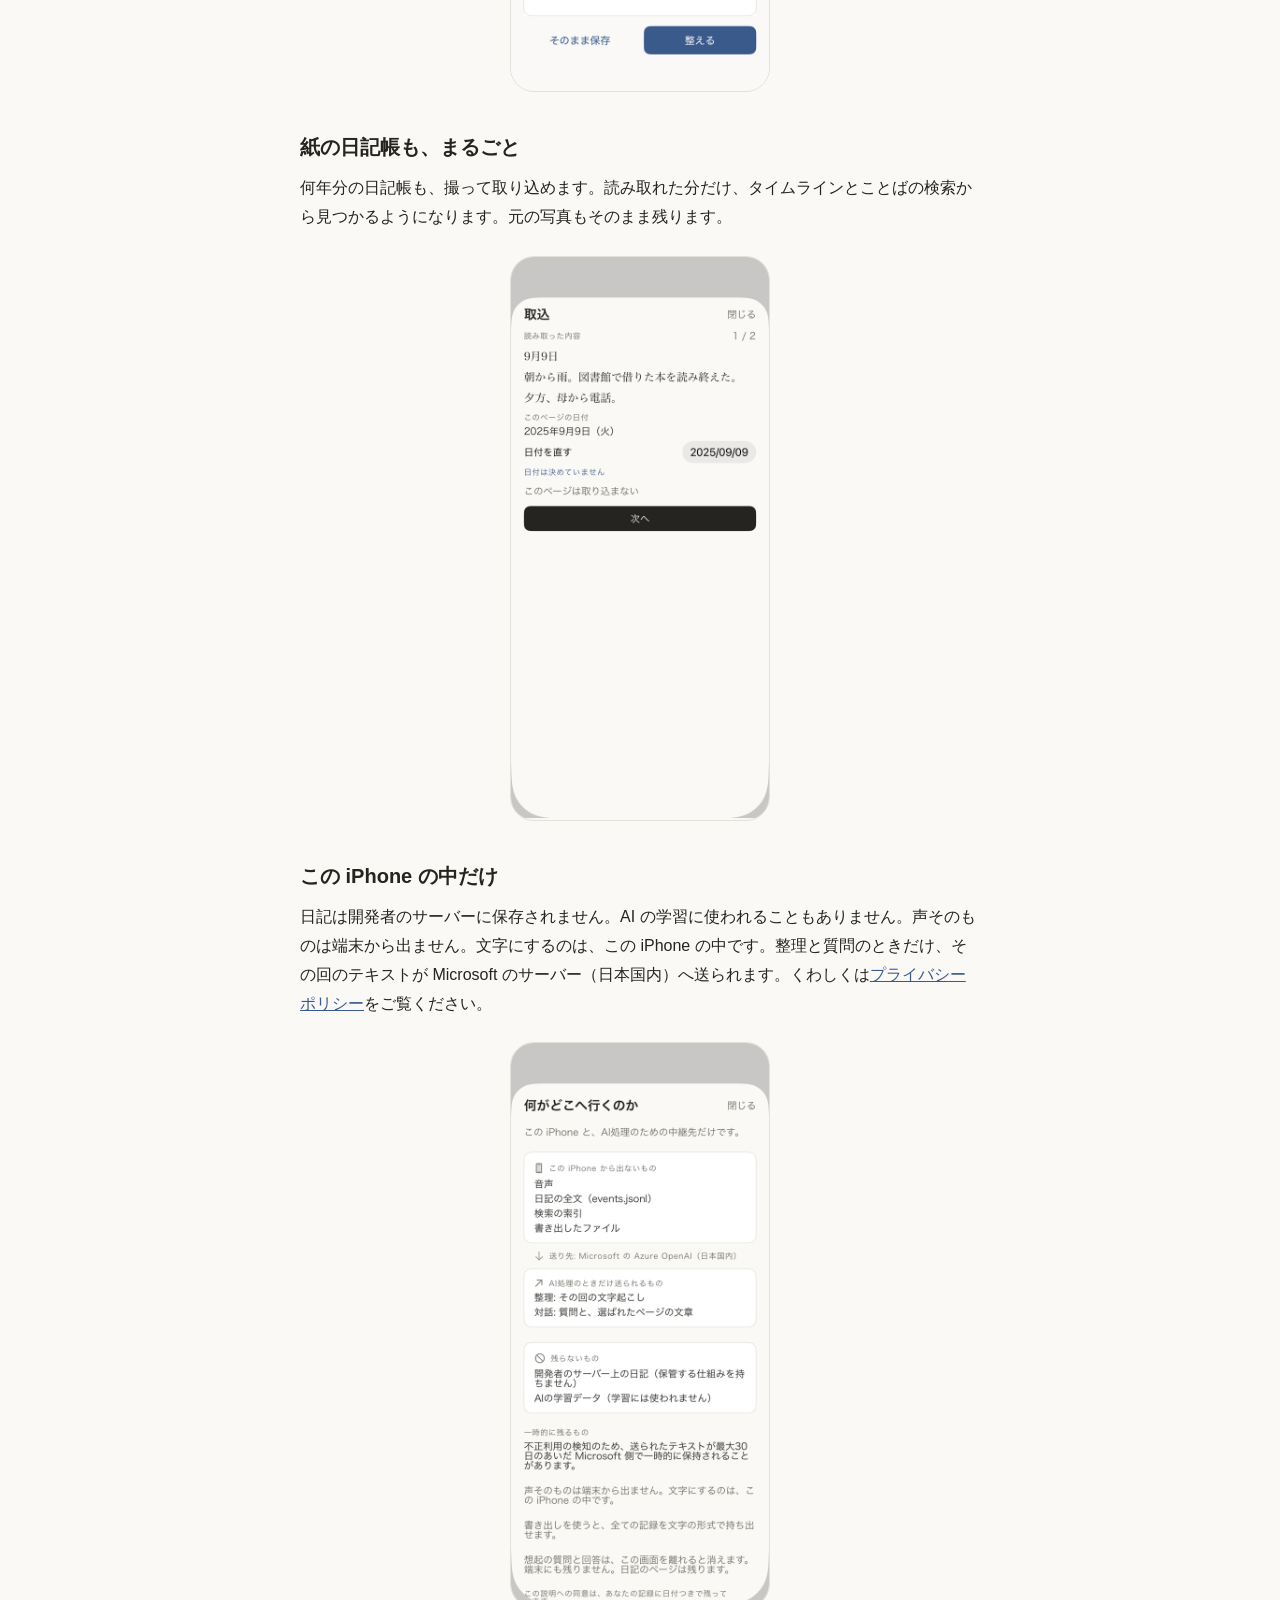
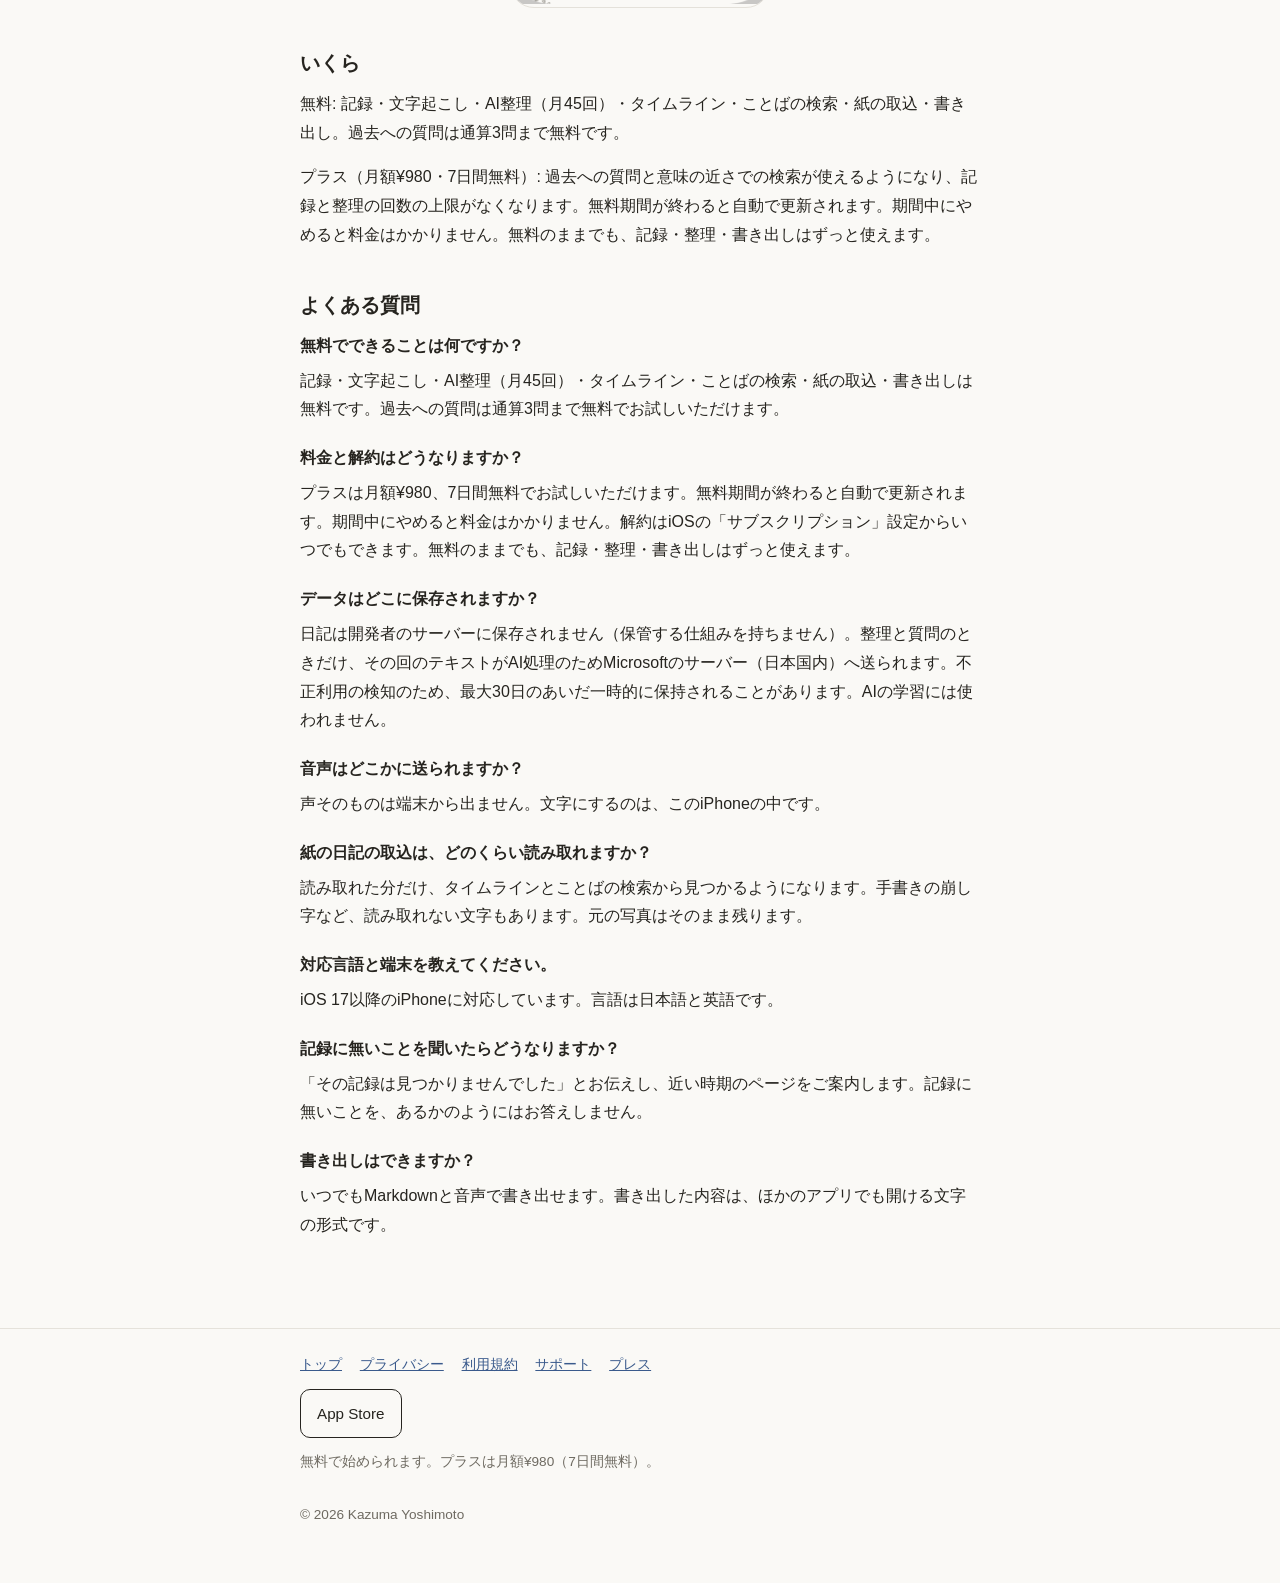
==== commit 895a13b0: "site: 2026-09-07 from voice-diary/site" ====
--- a/index.html
+++ b/index.html
@@ -143,6 +143,7 @@
     <nav>
       <a href="./">トップ</a>
       <a href="privacy/">プライバシー</a>
+      <a href="terms/">利用規約</a>
       <a href="support/">サポート</a>
       <a href="press/">プレス</a>
     </nav>
